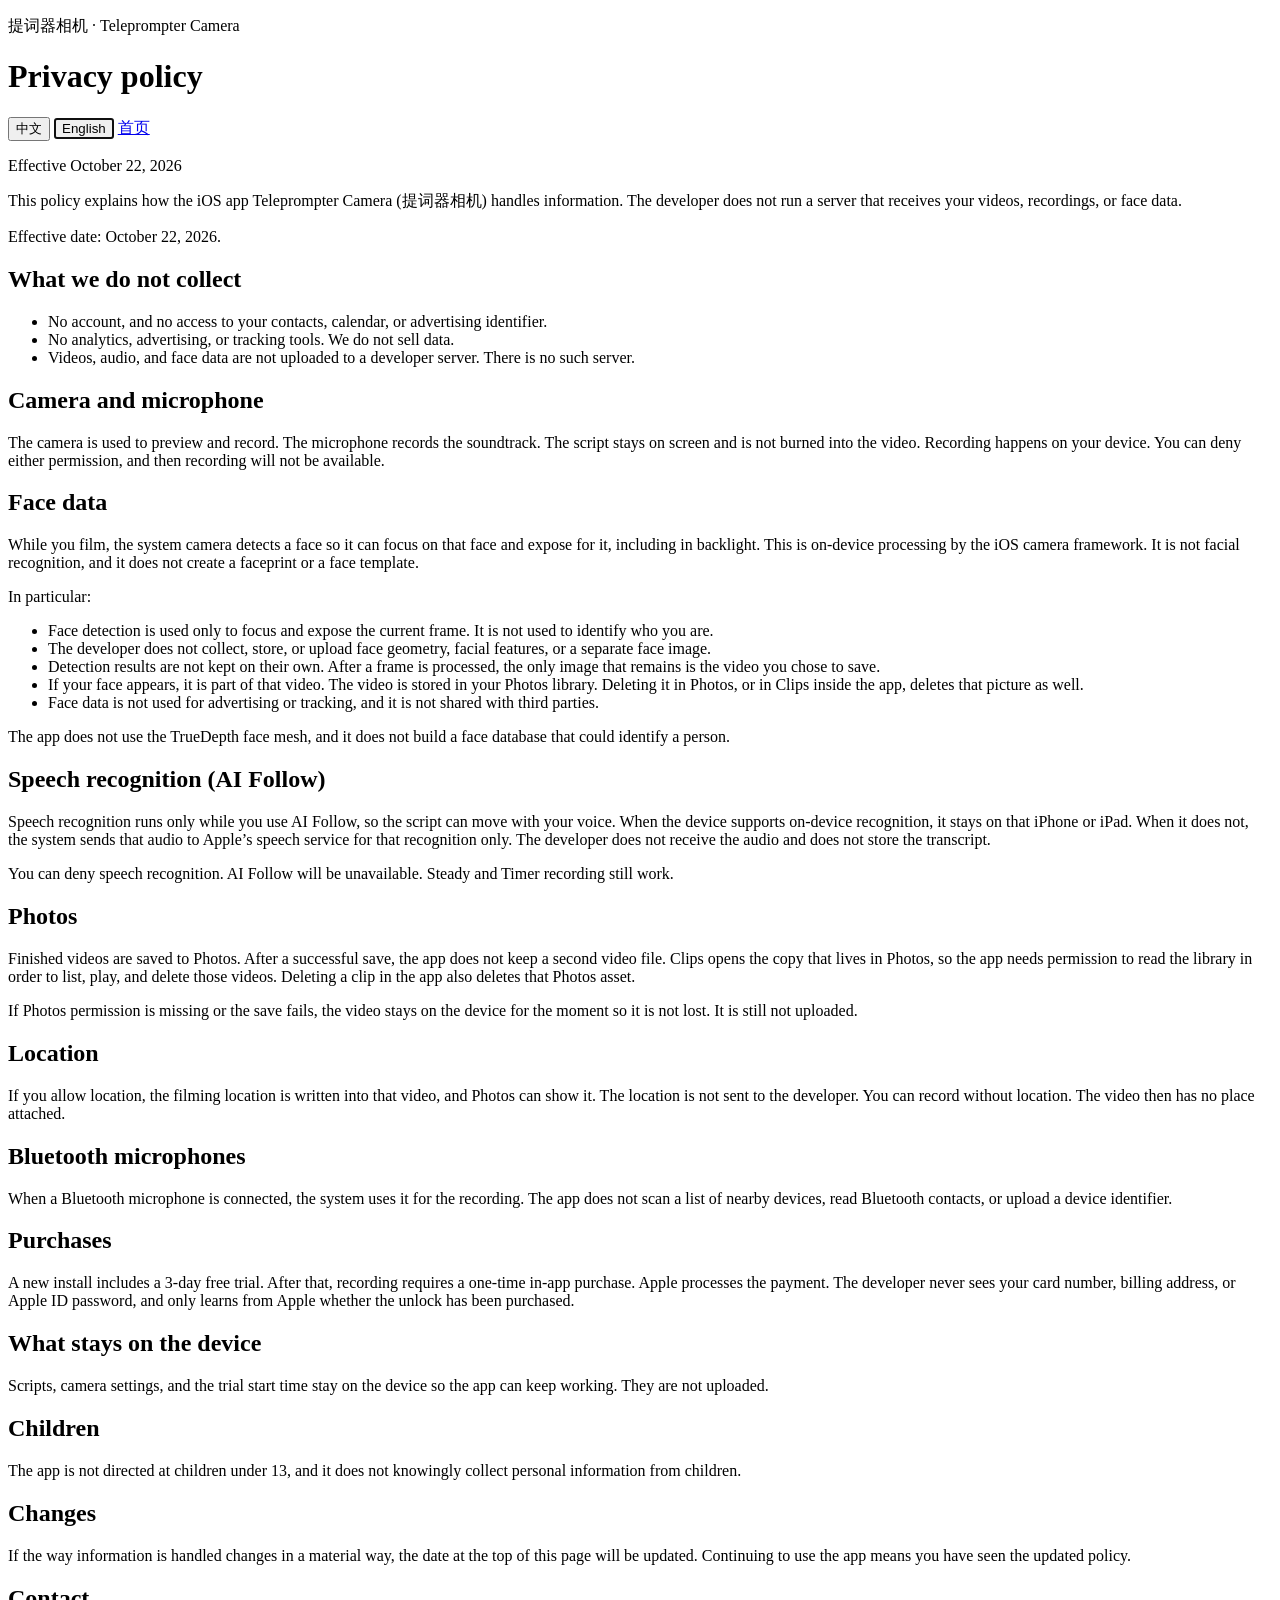
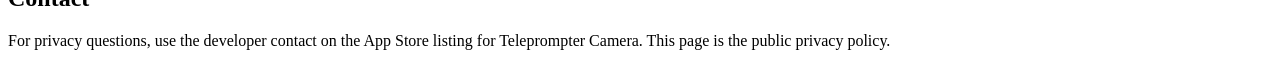
==== privacy.html @ 0a5a3a84 "Add privacy.html" ====
<!DOCTYPE html>
<html lang="zh-Hans">
<head>
  <meta charset="utf-8">
  <meta name="viewport" content="width=device-width, initial-scale=1">
  <title>隐私政策 · 提词器相机</title>
  <meta name="description" content="Privacy policy for 提词器相机 / Teleprompter Camera, including face data.">
  <link rel="stylesheet" href="site.css">
</head>
<body>
  <main>
    <p class="kicker">提词器相机 · Teleprompter Camera</p>
    <h1 id="title">隐私政策</h1>
    <div class="bar">
      <button type="button" id="zh" class="on">中文</button>
      <button type="button" id="en">English</button>
      <a href="index.html">首页</a>
    </div>
    <p class="meta" id="updated"></p>

    <article id="zh-body">
      <p>本政策说明 iOS 应用「提词器相机」（英文名 Teleprompter Camera）如何处理信息。开发者没有自己的服务器，不会接收你的视频、录音或人脸数据。</p>
      <p>生效日期：2026年10月22日。</p>

      <h2>我们不收集的内容</h2>
      <ul>
        <li>不要求注册账号，不读取通讯录、日历或广告标识。</li>
        <li>不接入分析、广告或追踪工具，不把数据出售给任何人。</li>
        <li>不把视频、声音或人脸数据上传到开发者的服务器。开发者没有这类服务器。</li>
      </ul>

      <h2>相机与麦克风</h2>
      <p>相机用来预览和录像。麦克风用来给视频录音。台词只显示在屏幕上，不会烧进成片。录像在你的设备上完成。你可以拒绝这两项权限，但那样就无法拍摄。</p>

      <h2>人脸数据</h2>
      <p>拍摄时，系统相机会做人脸检测，用来让人脸优先对焦、优先曝光，包括逆光时尽量把脸拍清楚。这是 iOS 相机框架在本机完成的处理，不是人脸识别，也不生成面纹或人脸模板。</p>
      <p>具体而言：</p>
      <ul>
        <li>人脸检测只用于当前画面的对焦和曝光，不用来判断你是谁。</li>
        <li>开发者不采集、不保存、不上传人脸几何、人脸特征或单独的人脸图片。</li>
        <li>检测结果不单独留存。画面处理过后，除了你选择保存的视频本身，没有另一份人脸数据。</li>
        <li>你的脸如果出现在画面里，只是视频内容的一部分。视频保存在你的系统相册。你在相册或本应用的「成片」里删除后，该画面一并删除。</li>
        <li>人脸数据不用于广告、追踪，也不与第三方共享。</li>
      </ul>
      <p>本应用不使用 TrueDepth 面容网格，也不建立可供识别身份的人脸数据库。</p>

      <h2>语音识别（AI 跟读）</h2>
      <p>只有在你使用 AI 跟读时，应用才会把正在说的话交给语音识别，用来让字幕跟着你的声音滚动。设备支持本地识别时，识别在这台 iPhone 或 iPad 上完成。设备不支持本地识别时，系统会把该段声音发给 Apple 的语音识别服务，只为完成这一次识别。开发者收不到这段声音，也不保存识别文本。</p>
      <p>你可以拒绝语音识别。拒绝后不能使用 AI 跟读，匀速和定时仍然可以拍摄。</p>

      <h2>相册</h2>
      <p>拍完的视频会保存到系统相册。保存成功后，应用不再另存一份视频文件。「成片」打开的是相册里的那一条。因此应用需要读取相册，才能列出、播放和删除这些视频。你在「成片」里删除时，相册中的对应文件也会删除。</p>
      <p>如果当时没有相册权限或保存失败，这条视频会暂时留在本机，以免丢失。它仍然不会上传。</p>

      <h2>位置</h2>
      <p>若你允许位置权限，拍摄地点会写进这条视频，系统相册也可以显示该位置。位置不会发给开发者。不允许位置也可以正常拍摄，只是视频里没有地点。</p>

      <h2>蓝牙麦克风</h2>
      <p>连接蓝牙麦克风时，系统会改用该麦克风录音。应用不扫描周围设备清单，不读取蓝牙联系人，也不把设备标识上传。</p>

      <h2>购买</h2>
      <p>新安装后有 3 天免费试用。试用结束后，继续录制需要一次性内购解锁。付款由 Apple 处理。开发者看不到你的信用卡号、账单地址或 Apple ID 密码，只能从 Apple 得知这项解锁是否已购买。</p>

      <h2>保存在本机的内容</h2>
      <p>稿子、拍摄设置和试用起始时间保存在这台设备上，用于让应用能继续工作。这些内容不会上传。</p>

      <h2>儿童</h2>
      <p>本应用不面向 13 岁以下儿童，也不会明知地收集儿童的个人信息。</p>

      <h2>政策变更</h2>
      <p>如果处理方式有实质变化，会更新本页顶部的日期。继续使用应用即表示你了解更新后的政策。</p>

      <h2>联系</h2>
      <p>隐私问题请通过 App Store 上「提词器相机」的开发者联系方式联系我们。本页是公开的隐私政策地址。</p>
    </article>

    <article id="en-body" hidden>
      <p>This policy explains how the iOS app Teleprompter Camera (提词器相机) handles information. The developer does not run a server that receives your videos, recordings, or face data.</p>
      <p>Effective date: October 22, 2026.</p>

      <h2>What we do not collect</h2>
      <ul>
        <li>No account, and no access to your contacts, calendar, or advertising identifier.</li>
        <li>No analytics, advertising, or tracking tools. We do not sell data.</li>
        <li>Videos, audio, and face data are not uploaded to a developer server. There is no such server.</li>
      </ul>

      <h2>Camera and microphone</h2>
      <p>The camera is used to preview and record. The microphone records the soundtrack. The script stays on screen and is not burned into the video. Recording happens on your device. You can deny either permission, and then recording will not be available.</p>

      <h2>Face data</h2>
      <p>While you film, the system camera detects a face so it can focus on that face and expose for it, including in backlight. This is on-device processing by the iOS camera framework. It is not facial recognition, and it does not create a faceprint or a face template.</p>
      <p>In particular:</p>
      <ul>
        <li>Face detection is used only to focus and expose the current frame. It is not used to identify who you are.</li>
        <li>The developer does not collect, store, or upload face geometry, facial features, or a separate face image.</li>
        <li>Detection results are not kept on their own. After a frame is processed, the only image that remains is the video you chose to save.</li>
        <li>If your face appears, it is part of that video. The video is stored in your Photos library. Deleting it in Photos, or in Clips inside the app, deletes that picture as well.</li>
        <li>Face data is not used for advertising or tracking, and it is not shared with third parties.</li>
      </ul>
      <p>The app does not use the TrueDepth face mesh, and it does not build a face database that could identify a person.</p>

      <h2>Speech recognition (AI Follow)</h2>
      <p>Speech recognition runs only while you use AI Follow, so the script can move with your voice. When the device supports on-device recognition, it stays on that iPhone or iPad. When it does not, the system sends that audio to Apple’s speech service for that recognition only. The developer does not receive the audio and does not store the transcript.</p>
      <p>You can deny speech recognition. AI Follow will be unavailable. Steady and Timer recording still work.</p>

      <h2>Photos</h2>
      <p>Finished videos are saved to Photos. After a successful save, the app does not keep a second video file. Clips opens the copy that lives in Photos, so the app needs permission to read the library in order to list, play, and delete those videos. Deleting a clip in the app also deletes that Photos asset.</p>
      <p>If Photos permission is missing or the save fails, the video stays on the device for the moment so it is not lost. It is still not uploaded.</p>

      <h2>Location</h2>
      <p>If you allow location, the filming location is written into that video, and Photos can show it. The location is not sent to the developer. You can record without location. The video then has no place attached.</p>

      <h2>Bluetooth microphones</h2>
      <p>When a Bluetooth microphone is connected, the system uses it for the recording. The app does not scan a list of nearby devices, read Bluetooth contacts, or upload a device identifier.</p>

      <h2>Purchases</h2>
      <p>A new install includes a 3-day free trial. After that, recording requires a one-time in-app purchase. Apple processes the payment. The developer never sees your card number, billing address, or Apple ID password, and only learns from Apple whether the unlock has been purchased.</p>

      <h2>What stays on the device</h2>
      <p>Scripts, camera settings, and the trial start time stay on the device so the app can keep working. They are not uploaded.</p>

      <h2>Children</h2>
      <p>The app is not directed at children under 13, and it does not knowingly collect personal information from children.</p>

      <h2>Changes</h2>
      <p>If the way information is handled changes in a material way, the date at the top of this page will be updated. Continuing to use the app means you have seen the updated policy.</p>

      <h2>Contact</h2>
      <p>For privacy questions, use the developer contact on the App Store listing for Teleprompter Camera. This page is the public privacy policy.</p>
    </article>
  </main>
  <script>
    const zh = document.getElementById("zh");
    const en = document.getElementById("en");
    const zhBody = document.getElementById("zh-body");
    const enBody = document.getElementById("en-body");
    function setLang(language) {
      const english = language === "en";
      zhBody.hidden = english;
      enBody.hidden = !english;
      zh.classList.toggle("on", !english);
      en.classList.toggle("on", english);
      document.documentElement.lang = english ? "en" : "zh-Hans";
      document.getElementById("title").textContent = english ? "Privacy policy" : "隐私政策";
      document.getElementById("updated").textContent = english ? "Effective October 22, 2026" : "生效日期：2026年10月22日";
      history.replaceState(null, "", english ? "#en" : "#zh");
    }
    zh.onclick = () => setLang("zh");
    en.onclick = () => setLang("en");
    const initial = location.hash === "#en" || (location.hash !== "#zh" && navigator.language.toLowerCase().startsWith("en")) ? "en" : "zh";
    setLang(initial);
  </script>
</body>
</html>
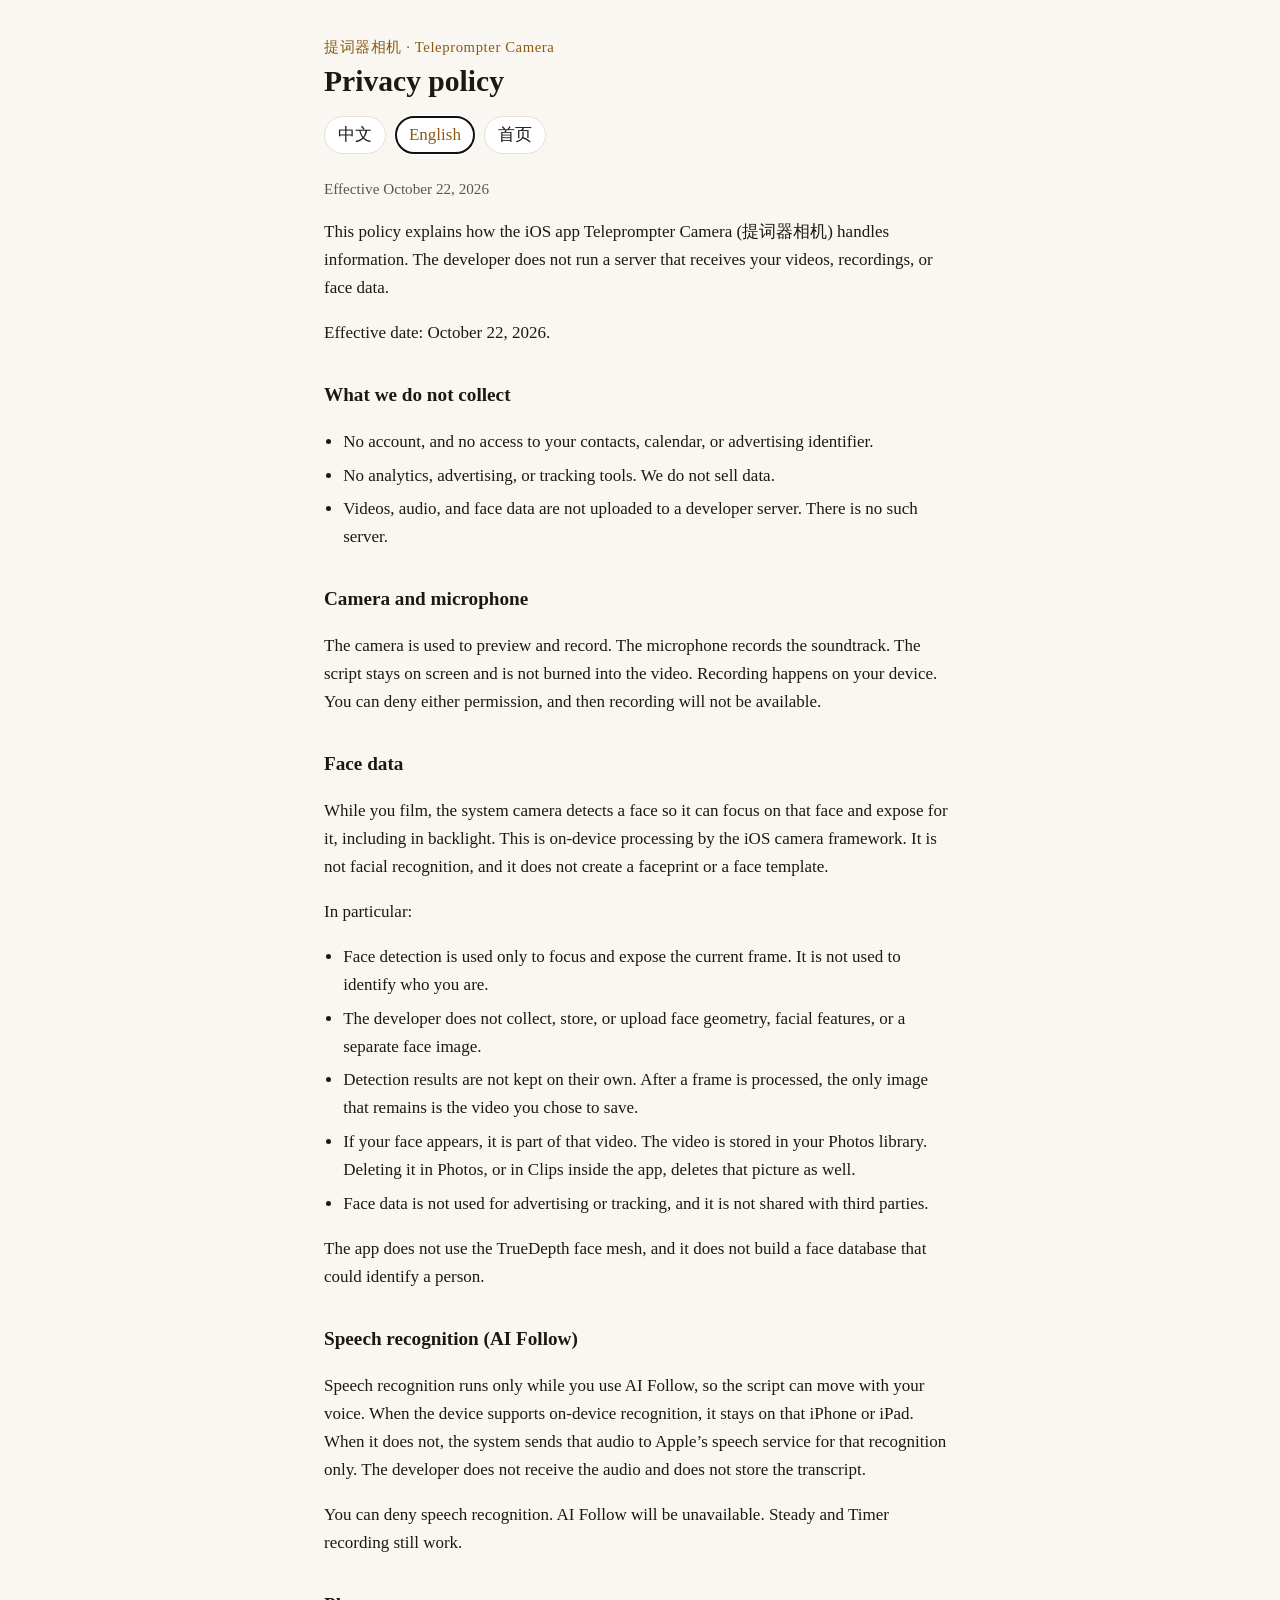
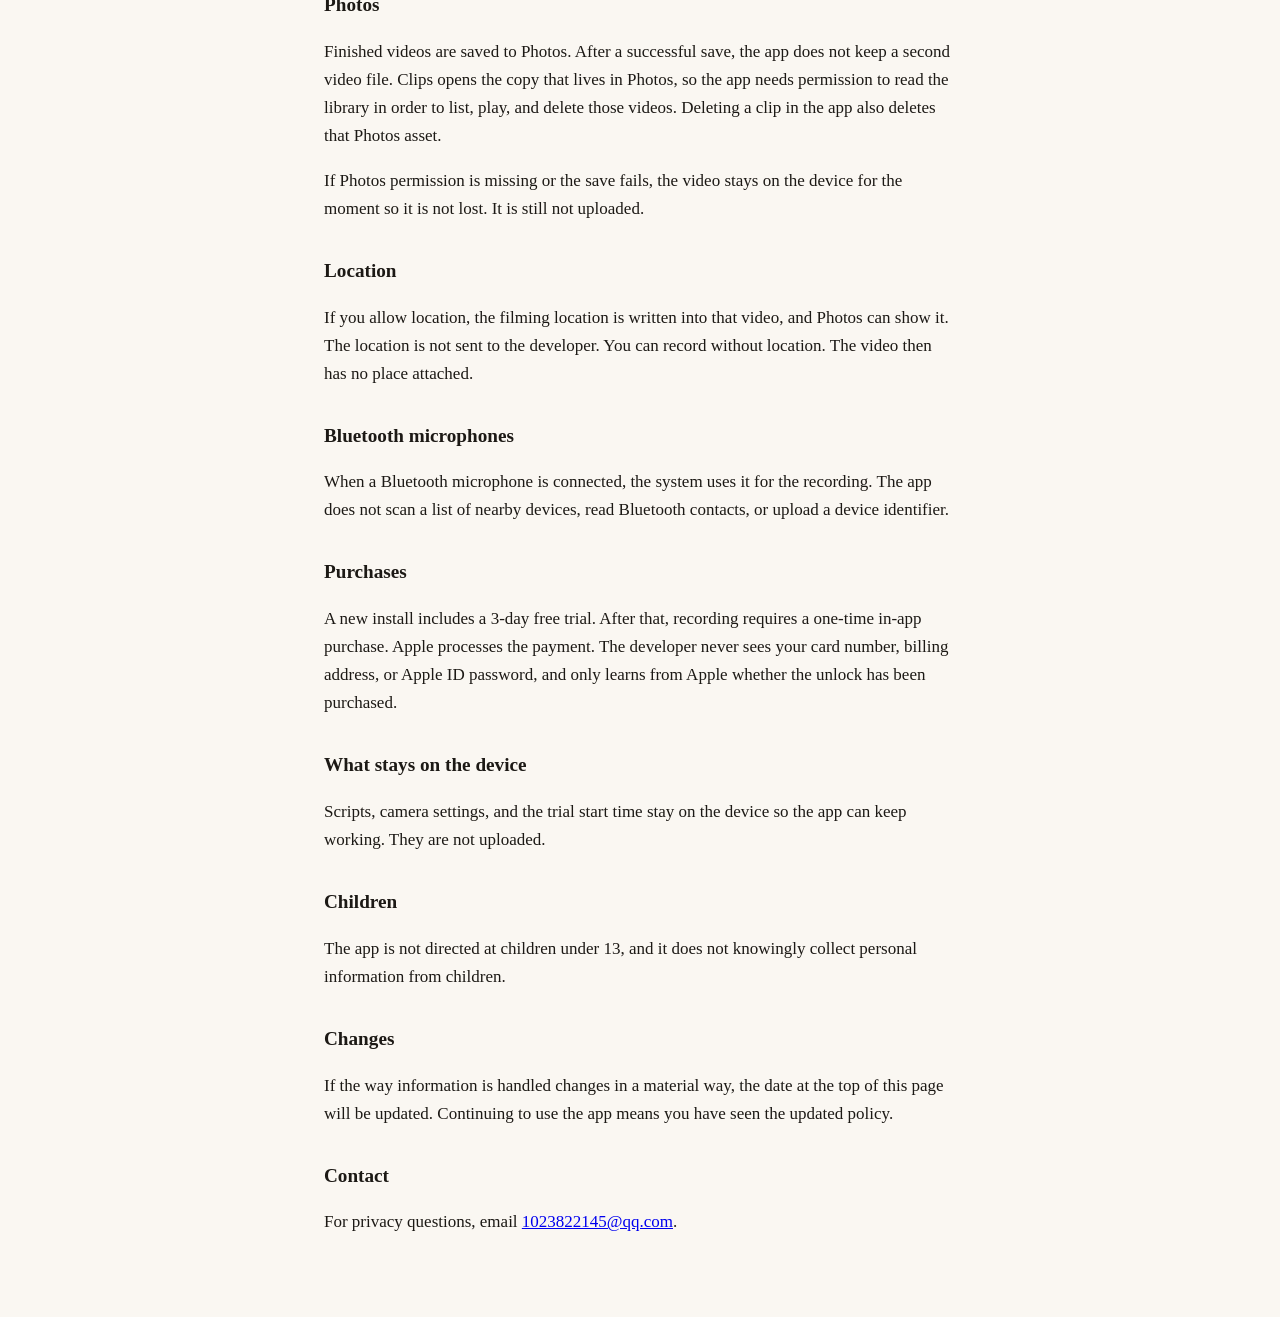
==== commit 6ba63c30: "Use the email contact and remove public-page wording." ====
--- a/privacy.html
+++ b/privacy.html
@@ -71,7 +71,7 @@
       <p>如果处理方式有实质变化，会更新本页顶部的日期。继续使用应用即表示你了解更新后的政策。</p>
 
       <h2>联系</h2>
-      <p>隐私问题请通过 App Store 上「提词器相机」的开发者联系方式联系我们。本页是公开的隐私政策地址。</p>
+      <p>隐私问题请发邮件至 <a href="mailto:1023822145@qq.com">1023822145@qq.com</a>。</p>
     </article>
 
     <article id="en-body" hidden>
@@ -127,7 +127,7 @@
       <p>If the way information is handled changes in a material way, the date at the top of this page will be updated. Continuing to use the app means you have seen the updated policy.</p>
 
       <h2>Contact</h2>
-      <p>For privacy questions, use the developer contact on the App Store listing for Teleprompter Camera. This page is the public privacy policy.</p>
+      <p>For privacy questions, email <a href="mailto:1023822145@qq.com">1023822145@qq.com</a>.</p>
     </article>
   </main>
   <script>
--- a/site.css
+++ b/site.css
@@ -0,0 +1,47 @@
+:root {
+  color-scheme: light;
+  --ink: #1c1915;
+  --muted: #5c564c;
+  --line: #e6e0d6;
+  --paper: #faf7f2;
+  --amber: #8a5a12;
+}
+* { box-sizing: border-box; }
+body {
+  margin: 0;
+  background: var(--paper);
+  color: var(--ink);
+  font: 17px/1.65 "Songti SC", "Source Han Serif SC", Palatino, "Palatino Linotype", serif;
+}
+main { max-width: 42rem; margin: 0 auto; padding: 2.2rem 1.25rem 4rem; }
+h1 { font-size: 1.85rem; line-height: 1.25; margin: 0.2rem 0 0.8rem; }
+h2 { font-size: 1.2rem; margin: 2rem 0 0.5rem; }
+p, li { color: var(--ink); }
+.kicker { letter-spacing: 0.04em; color: var(--amber); font-size: 0.92rem; margin: 0; }
+.lead { color: var(--muted); }
+.bar { display: flex; gap: 0.6rem; align-items: center; margin: 1rem 0 1.4rem; }
+.bar a, .bar button {
+  font: inherit;
+  color: var(--ink);
+  background: white;
+  border: 1px solid var(--line);
+  border-radius: 999px;
+  padding: 0.25rem 0.8rem;
+  text-decoration: none;
+  cursor: pointer;
+}
+.bar .on { border-color: var(--amber); color: var(--amber); }
+.meta { color: var(--muted); font-size: 0.95rem; }
+.cards { display: grid; gap: 0.8rem; margin-top: 1.5rem; }
+.cards a {
+  display: block;
+  background: white;
+  border: 1px solid var(--line);
+  border-radius: 14px;
+  padding: 1rem 1.1rem;
+  color: var(--ink);
+  text-decoration: none;
+}
+ul { padding-left: 1.2rem; }
+li { margin: 0.35rem 0; }
+[hidden] { display: none !important; }
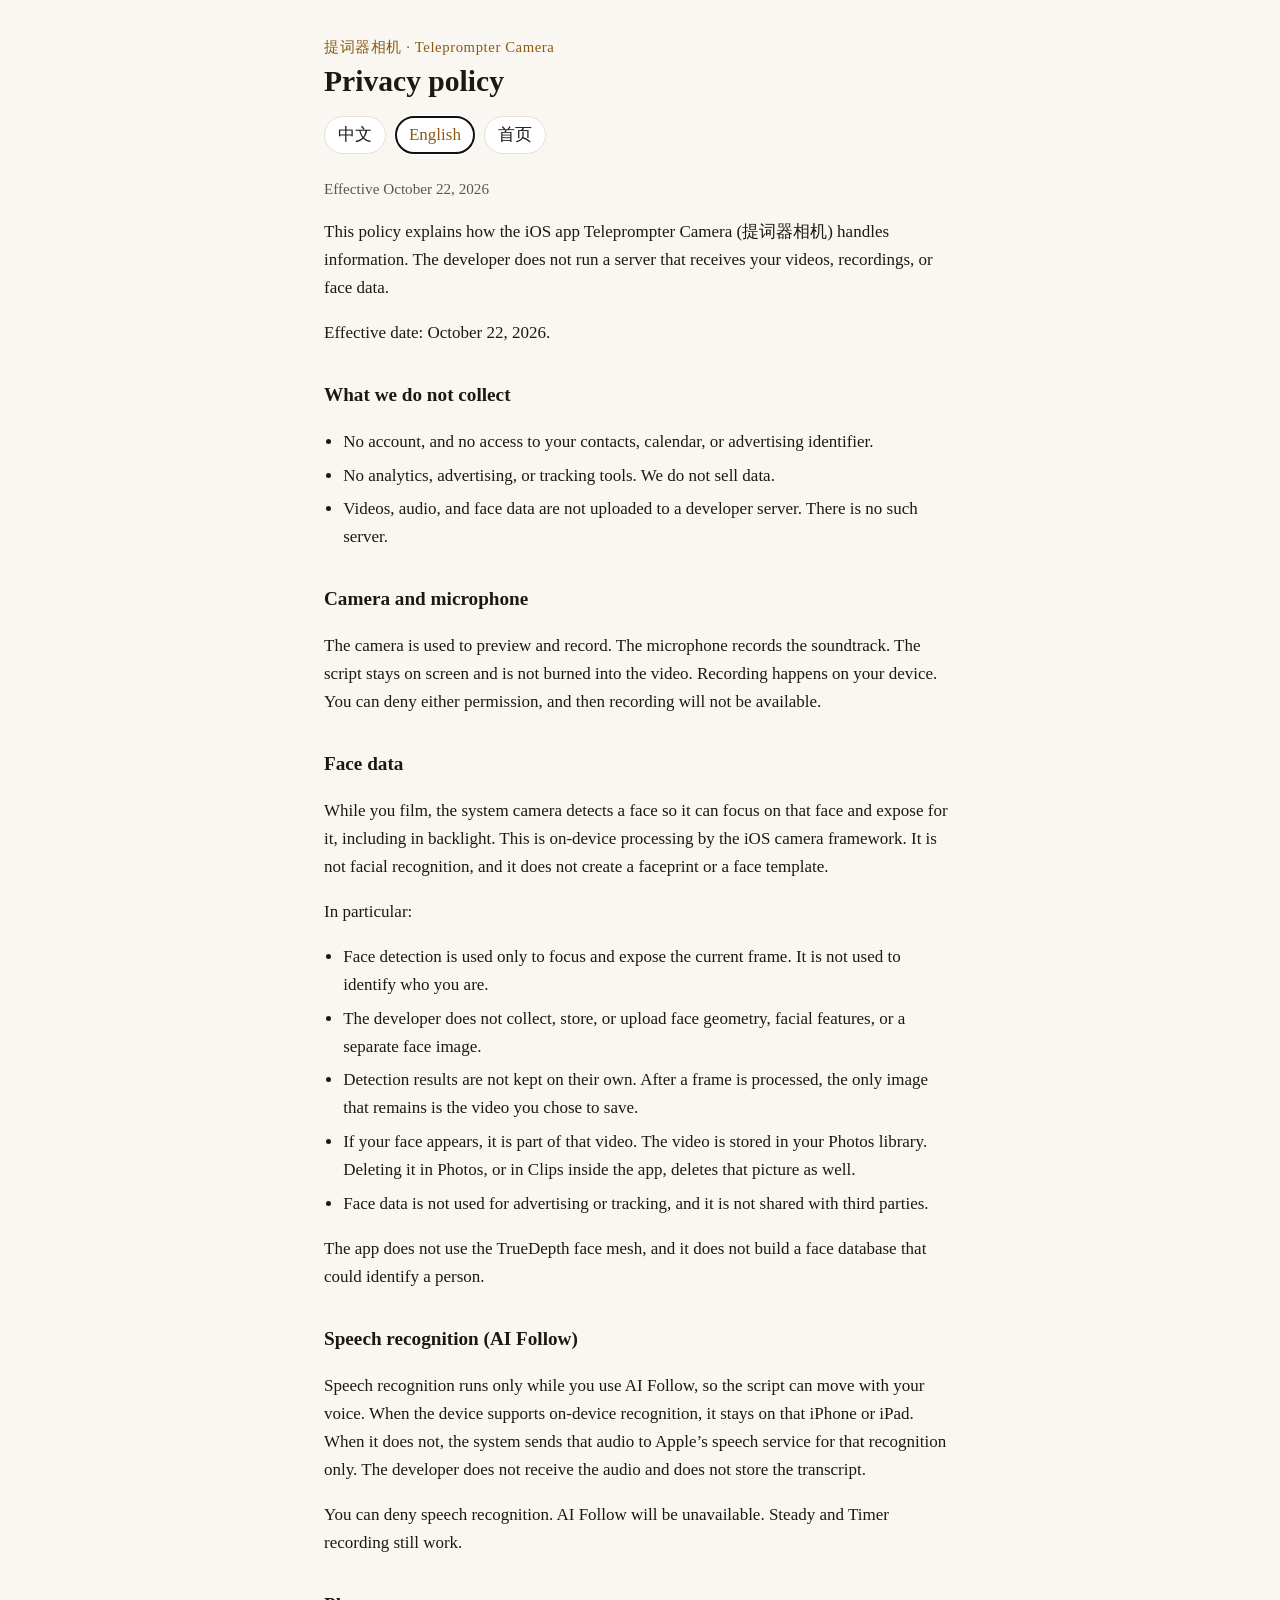
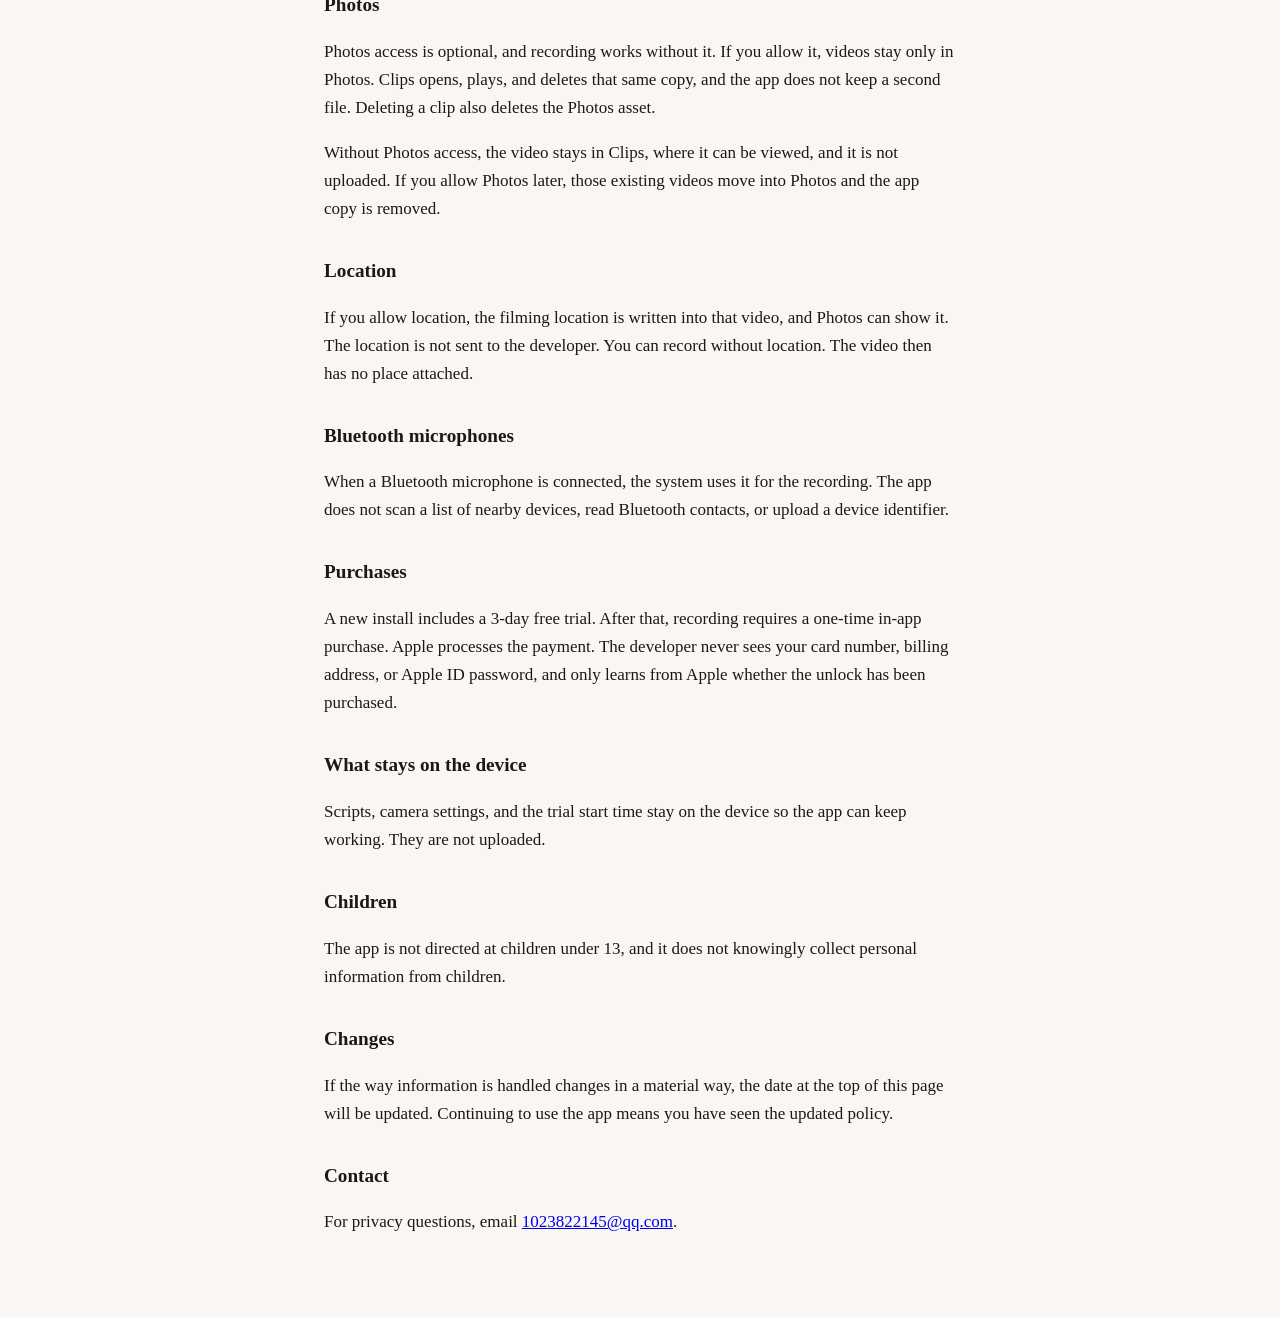
==== commit 68eb2e7e: "Describe optional Photos access in Chinese and English." ====
--- a/privacy.html
+++ b/privacy.html
@@ -49,8 +49,8 @@
       <p>你可以拒绝语音识别。拒绝后不能使用 AI 跟读，匀速和定时仍然可以拍摄。</p>
 
       <h2>相册</h2>
-      <p>拍完的视频会保存到系统相册。保存成功后，应用不再另存一份视频文件。「成片」打开的是相册里的那一条。因此应用需要读取相册，才能列出、播放和删除这些视频。你在「成片」里删除时，相册中的对应文件也会删除。</p>
-      <p>如果当时没有相册权限或保存失败，这条视频会暂时留在本机，以免丢失。它仍然不会上传。</p>
+      <p>相册权限可以选择不给，不给也可以拍摄。允许之后，视频只保存在系统相册，「成片」打开、播放和删除的就是这一份，应用不再另存。你在「成片」里删除时，相册中的对应文件也会删除。</p>
+      <p>没有允许相册时，视频保存在「成片」里，可以显示和查看，不会上传。之后如果补开了相册权限，这些已拍的视频会移入系统相册，应用里不再留一份。</p>
 
       <h2>位置</h2>
       <p>若你允许位置权限，拍摄地点会写进这条视频，系统相册也可以显示该位置。位置不会发给开发者。不允许位置也可以正常拍摄，只是视频里没有地点。</p>
@@ -105,8 +105,8 @@
       <p>You can deny speech recognition. AI Follow will be unavailable. Steady and Timer recording still work.</p>
 
       <h2>Photos</h2>
-      <p>Finished videos are saved to Photos. After a successful save, the app does not keep a second video file. Clips opens the copy that lives in Photos, so the app needs permission to read the library in order to list, play, and delete those videos. Deleting a clip in the app also deletes that Photos asset.</p>
-      <p>If Photos permission is missing or the save fails, the video stays on the device for the moment so it is not lost. It is still not uploaded.</p>
+      <p>Photos access is optional, and recording works without it. If you allow it, videos stay only in Photos. Clips opens, plays, and deletes that same copy, and the app does not keep a second file. Deleting a clip also deletes the Photos asset.</p>
+      <p>Without Photos access, the video stays in Clips, where it can be viewed, and it is not uploaded. If you allow Photos later, those existing videos move into Photos and the app copy is removed.</p>
 
       <h2>Location</h2>
       <p>If you allow location, the filming location is written into that video, and Photos can show it. The location is not sent to the developer. You can record without location. The video then has no place attached.</p>
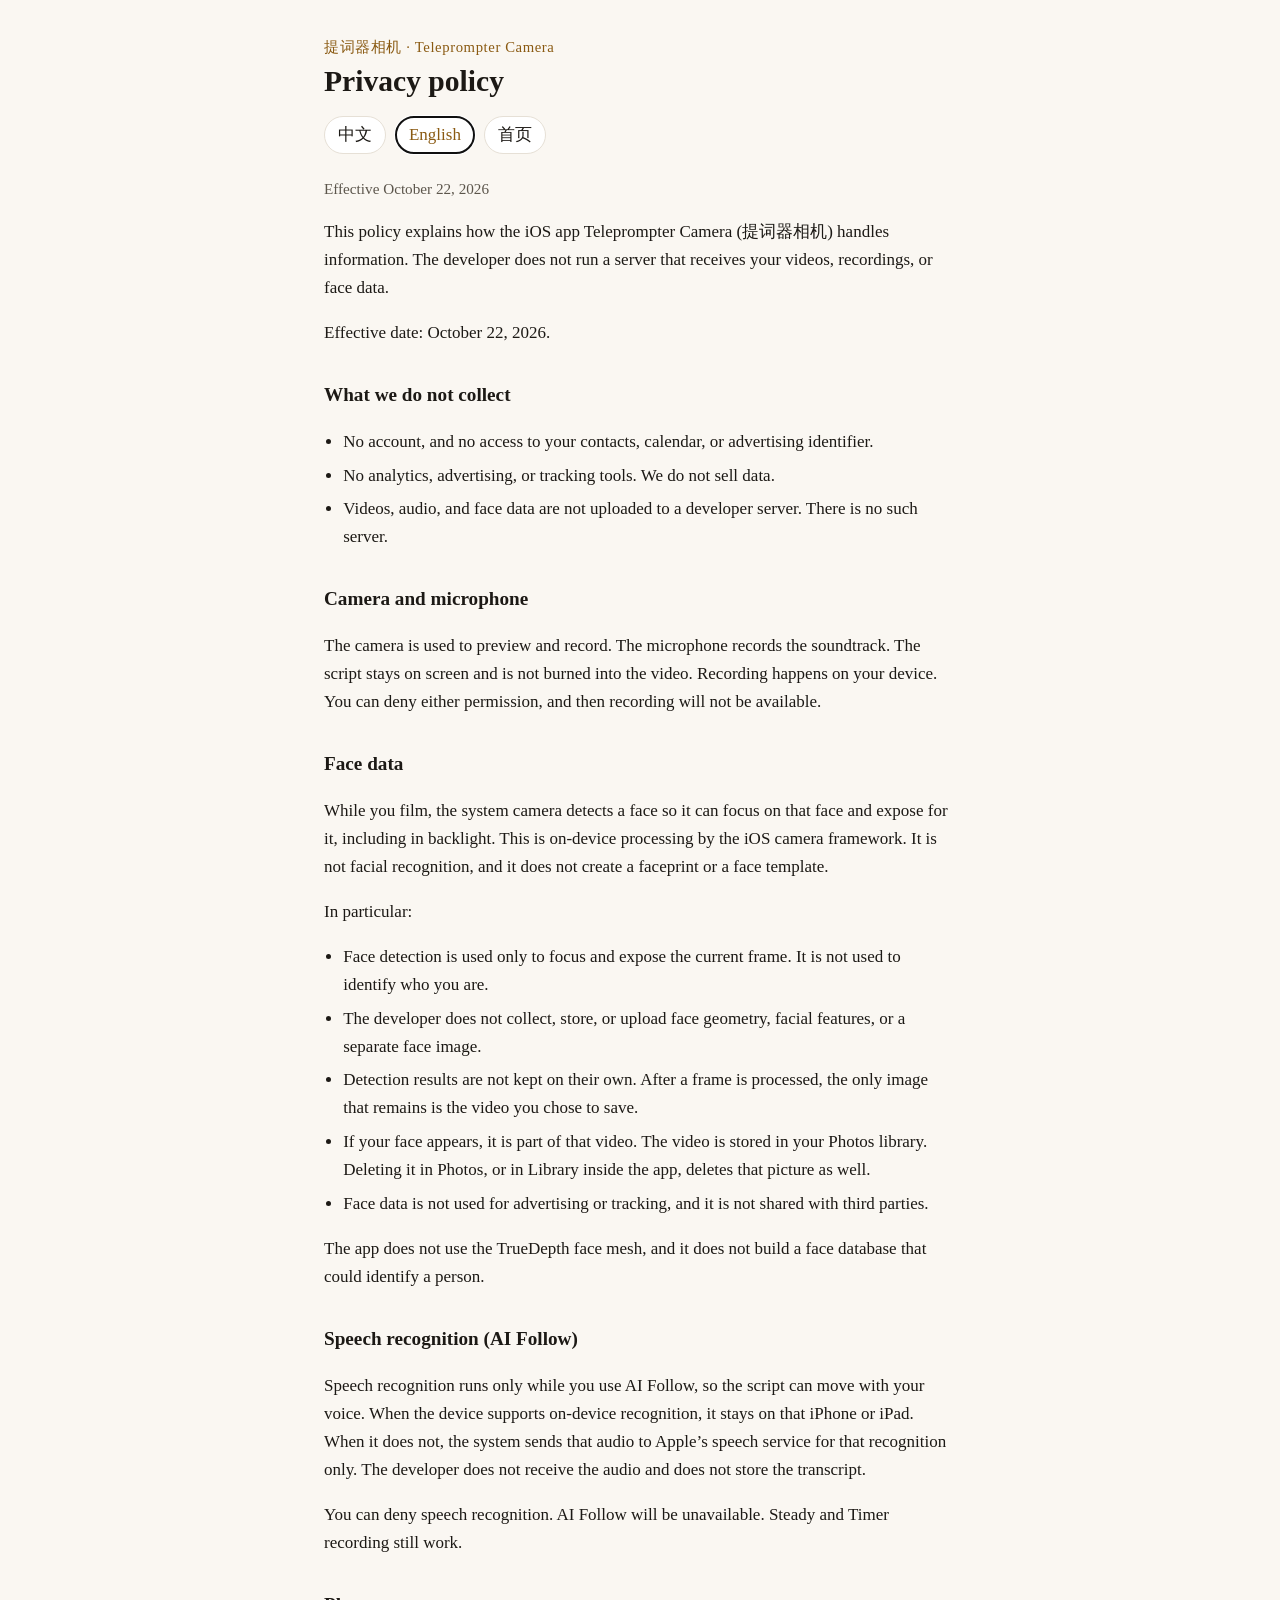
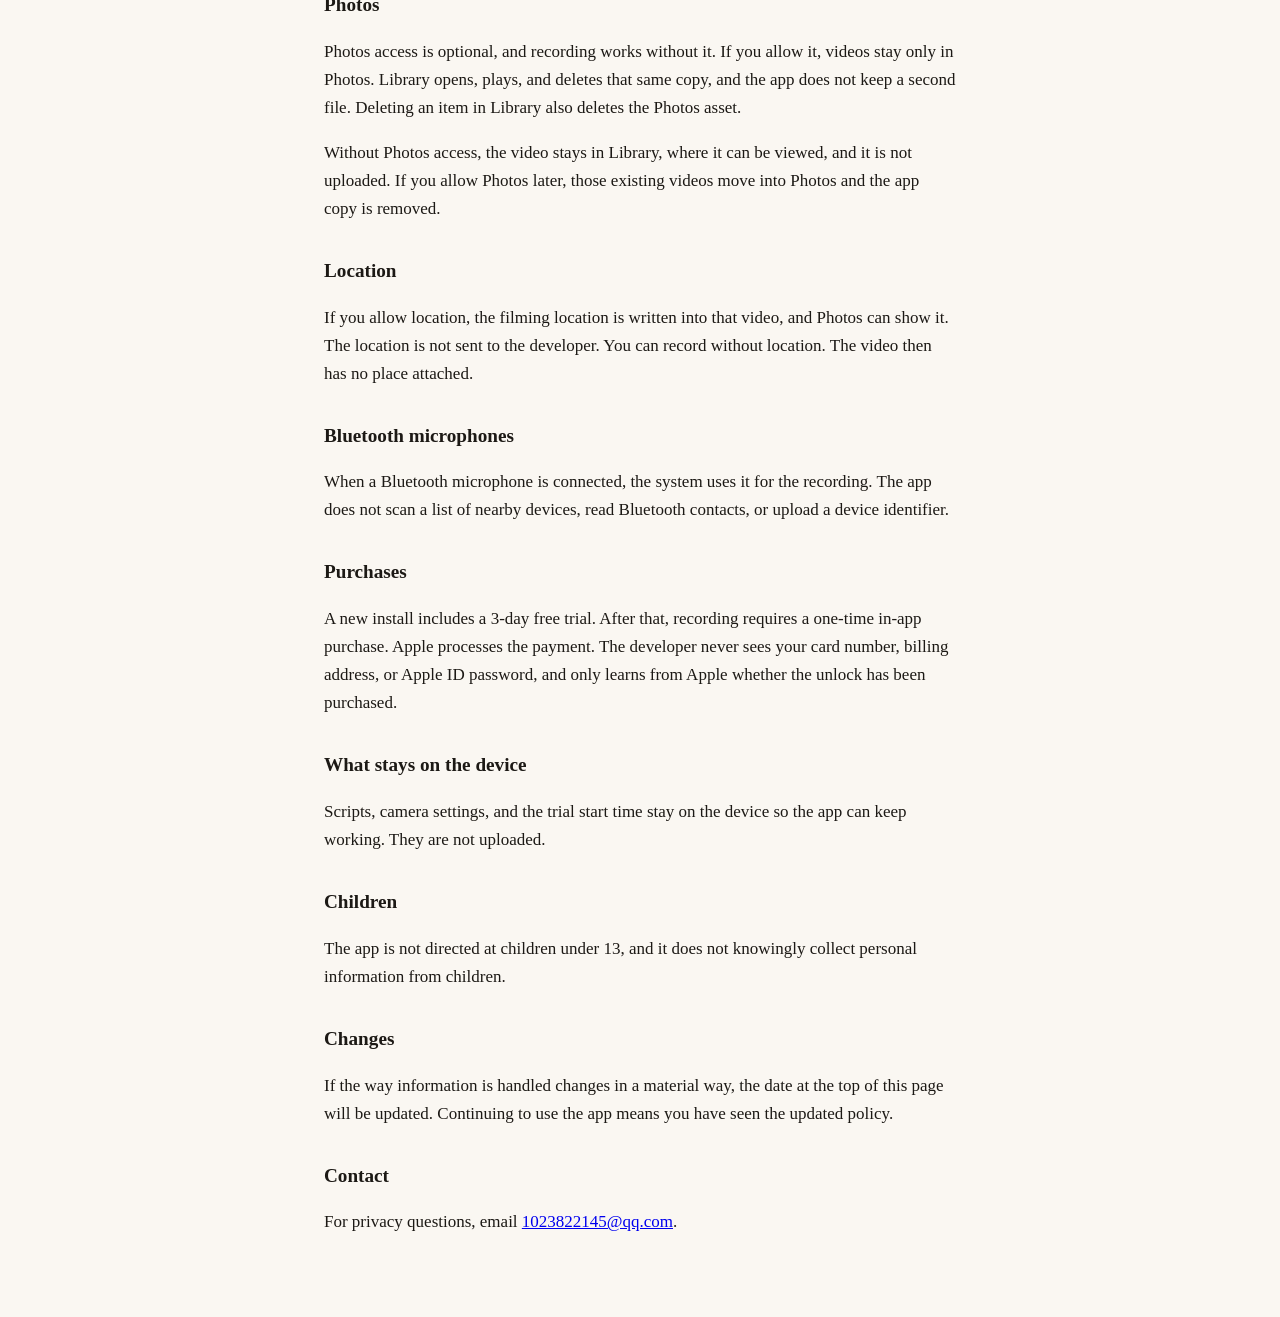
==== commit 4c689065: "Rename Clips to Library in the public pages." ====
--- a/privacy.html
+++ b/privacy.html
@@ -39,7 +39,7 @@
         <li>人脸检测只用于当前画面的对焦和曝光，不用来判断你是谁。</li>
         <li>开发者不采集、不保存、不上传人脸几何、人脸特征或单独的人脸图片。</li>
         <li>检测结果不单独留存。画面处理过后，除了你选择保存的视频本身，没有另一份人脸数据。</li>
-        <li>你的脸如果出现在画面里，只是视频内容的一部分。视频保存在你的系统相册。你在相册或本应用的「成片」里删除后，该画面一并删除。</li>
+        <li>你的脸如果出现在画面里，只是视频内容的一部分。视频保存在你的系统相册。你在相册或本应用的「媒体库」里删除后，该画面一并删除。</li>
         <li>人脸数据不用于广告、追踪，也不与第三方共享。</li>
       </ul>
       <p>本应用不使用 TrueDepth 面容网格，也不建立可供识别身份的人脸数据库。</p>
@@ -49,8 +49,8 @@
       <p>你可以拒绝语音识别。拒绝后不能使用 AI 跟读，匀速和定时仍然可以拍摄。</p>
 
       <h2>相册</h2>
-      <p>相册权限可以选择不给，不给也可以拍摄。允许之后，视频只保存在系统相册，「成片」打开、播放和删除的就是这一份，应用不再另存。你在「成片」里删除时，相册中的对应文件也会删除。</p>
-      <p>没有允许相册时，视频保存在「成片」里，可以显示和查看，不会上传。之后如果补开了相册权限，这些已拍的视频会移入系统相册，应用里不再留一份。</p>
+      <p>相册权限可以选择不给，不给也可以拍摄。允许之后，视频只保存在系统相册，「媒体库」打开、播放和删除的就是这一份，应用不再另存。你在「媒体库」里删除时，相册中的对应文件也会删除。</p>
+      <p>没有允许相册时，视频保存在「媒体库」里，可以显示和查看，不会上传。之后如果补开了相册权限，这些已拍的视频会移入系统相册，应用里不再留一份。</p>
 
       <h2>位置</h2>
       <p>若你允许位置权限，拍摄地点会写进这条视频，系统相册也可以显示该位置。位置不会发给开发者。不允许位置也可以正常拍摄，只是视频里没有地点。</p>
@@ -95,7 +95,7 @@
         <li>Face detection is used only to focus and expose the current frame. It is not used to identify who you are.</li>
         <li>The developer does not collect, store, or upload face geometry, facial features, or a separate face image.</li>
         <li>Detection results are not kept on their own. After a frame is processed, the only image that remains is the video you chose to save.</li>
-        <li>If your face appears, it is part of that video. The video is stored in your Photos library. Deleting it in Photos, or in Clips inside the app, deletes that picture as well.</li>
+        <li>If your face appears, it is part of that video. The video is stored in your Photos library. Deleting it in Photos, or in Library inside the app, deletes that picture as well.</li>
         <li>Face data is not used for advertising or tracking, and it is not shared with third parties.</li>
       </ul>
       <p>The app does not use the TrueDepth face mesh, and it does not build a face database that could identify a person.</p>
@@ -105,8 +105,8 @@
       <p>You can deny speech recognition. AI Follow will be unavailable. Steady and Timer recording still work.</p>
 
       <h2>Photos</h2>
-      <p>Photos access is optional, and recording works without it. If you allow it, videos stay only in Photos. Clips opens, plays, and deletes that same copy, and the app does not keep a second file. Deleting a clip also deletes the Photos asset.</p>
-      <p>Without Photos access, the video stays in Clips, where it can be viewed, and it is not uploaded. If you allow Photos later, those existing videos move into Photos and the app copy is removed.</p>
+      <p>Photos access is optional, and recording works without it. If you allow it, videos stay only in Photos. Library opens, plays, and deletes that same copy, and the app does not keep a second file. Deleting an item in Library also deletes the Photos asset.</p>
+      <p>Without Photos access, the video stays in Library, where it can be viewed, and it is not uploaded. If you allow Photos later, those existing videos move into Photos and the app copy is removed.</p>
 
       <h2>Location</h2>
       <p>If you allow location, the filming location is written into that video, and Photos can show it. The location is not sent to the developer. You can record without location. The video then has no place attached.</p>
